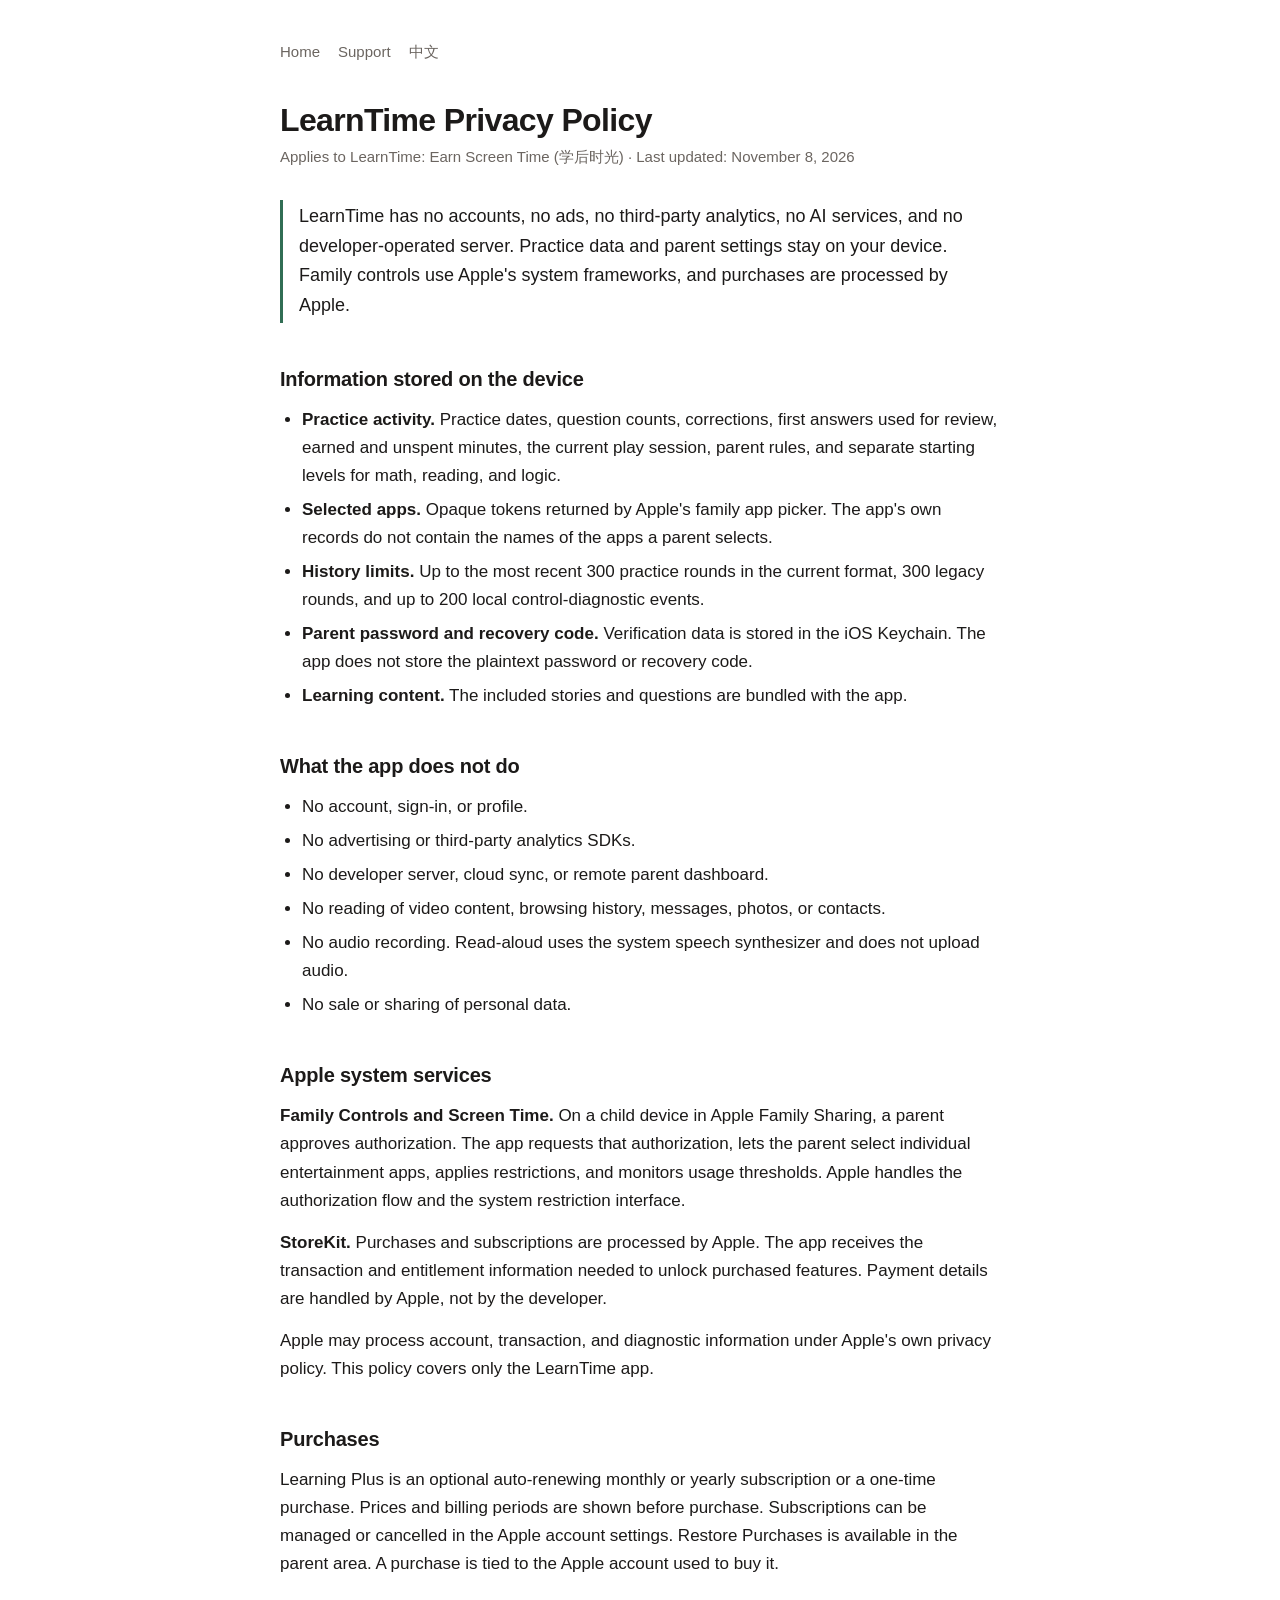
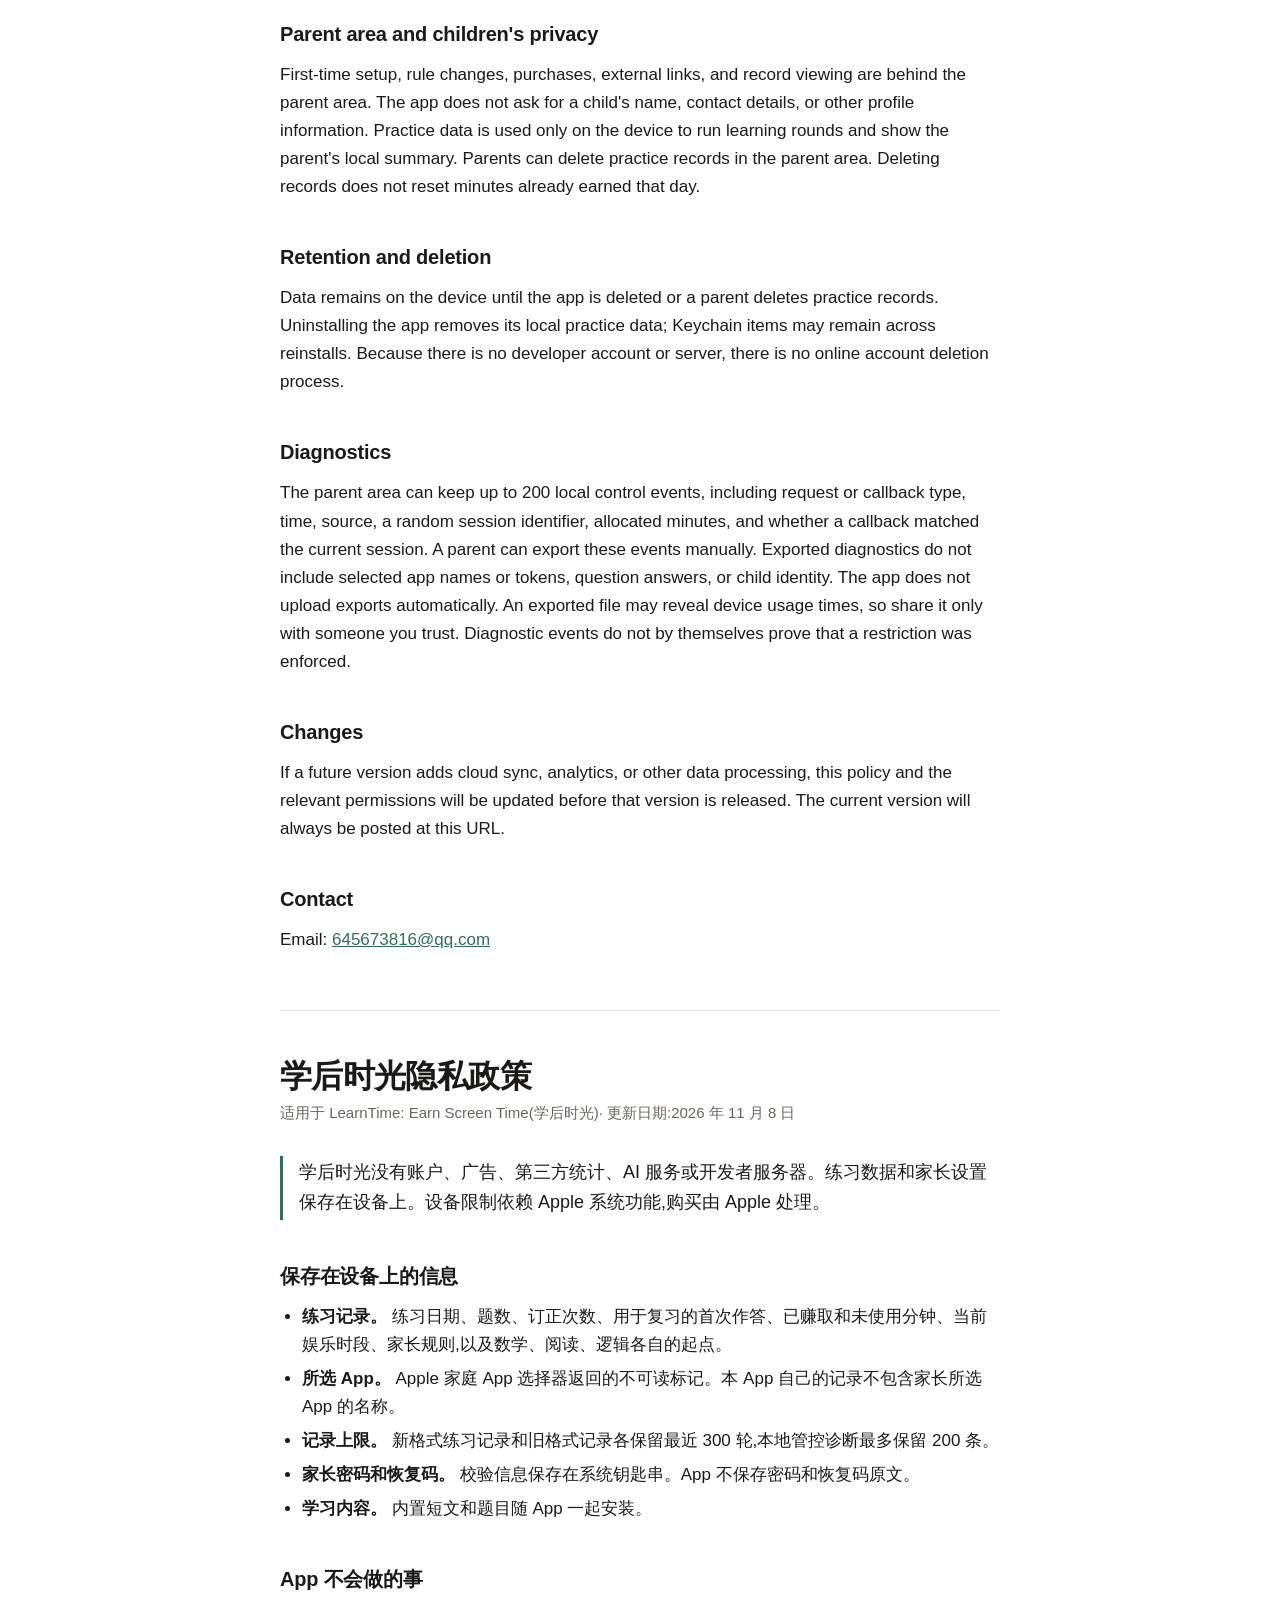
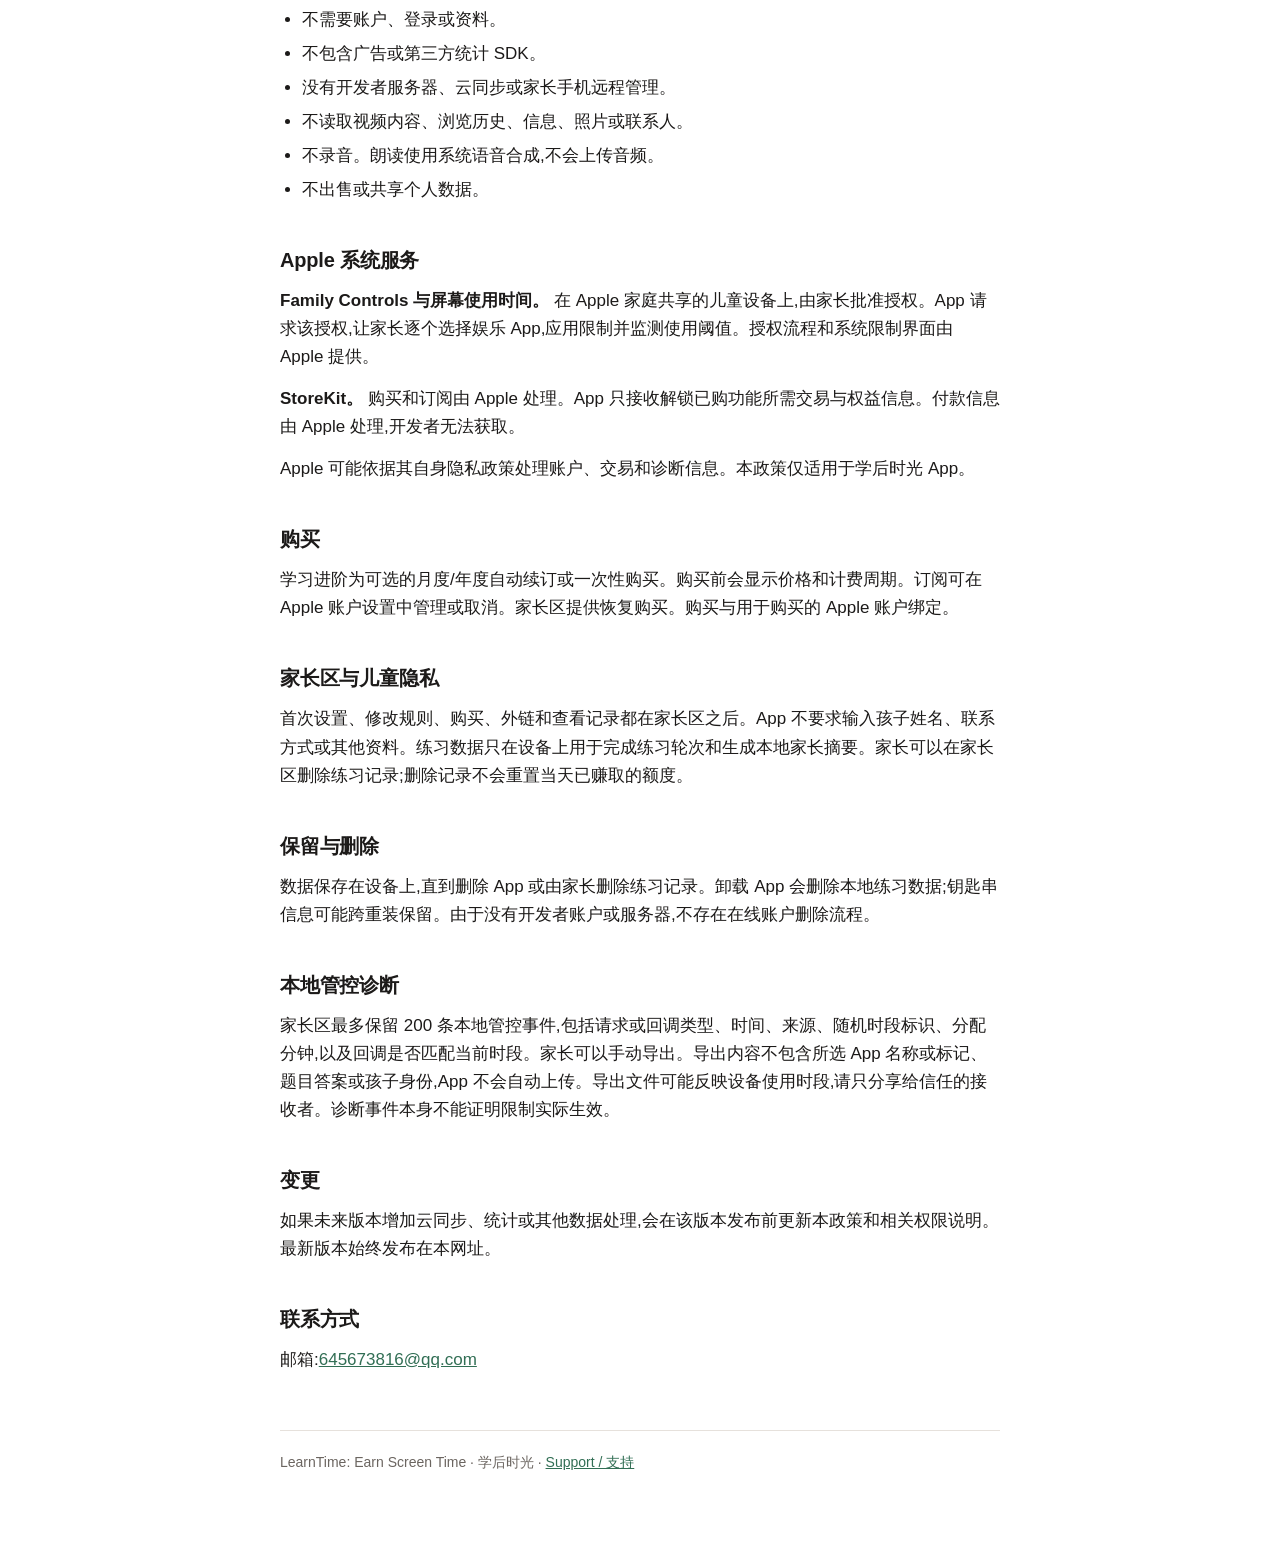
==== privacy.html @ 805083e3 "Add LearnTime privacy policy and support site Bilingual (English/Chinese) privacy policy, support pa" ====
<!DOCTYPE html>
<html lang="en">
<head>
<meta charset="utf-8">
<meta name="viewport" content="width=device-width, initial-scale=1">
<title>LearnTime: Earn Screen Time — Privacy Policy</title>
<link rel="stylesheet" href="style.css">
</head>
<body>
<main>
<nav>
  <a href="index.html">Home</a>
  <a href="support.html">Support</a>
  <a href="#chinese">中文</a>
</nav>

<h1>LearnTime Privacy Policy</h1>
<p class="sub">Applies to LearnTime: Earn Screen Time (学后时光) · Last updated: November 8, 2026</p>

<p class="lede">LearnTime has no accounts, no ads, no third-party analytics, no AI services, and no developer-operated server. Practice data and parent settings stay on your device. Family controls use Apple's system frameworks, and purchases are processed by Apple.</p>

<h2>Information stored on the device</h2>
<ul>
  <li><strong>Practice activity.</strong> Practice dates, question counts, corrections, first answers used for review, earned and unspent minutes, the current play session, parent rules, and separate starting levels for math, reading, and logic.</li>
  <li><strong>Selected apps.</strong> Opaque tokens returned by Apple's family app picker. The app's own records do not contain the names of the apps a parent selects.</li>
  <li><strong>History limits.</strong> Up to the most recent 300 practice rounds in the current format, 300 legacy rounds, and up to 200 local control-diagnostic events.</li>
  <li><strong>Parent password and recovery code.</strong> Verification data is stored in the iOS Keychain. The app does not store the plaintext password or recovery code.</li>
  <li><strong>Learning content.</strong> The included stories and questions are bundled with the app.</li>
</ul>

<h2>What the app does not do</h2>
<ul>
  <li>No account, sign-in, or profile.</li>
  <li>No advertising or third-party analytics SDKs.</li>
  <li>No developer server, cloud sync, or remote parent dashboard.</li>
  <li>No reading of video content, browsing history, messages, photos, or contacts.</li>
  <li>No audio recording. Read-aloud uses the system speech synthesizer and does not upload audio.</li>
  <li>No sale or sharing of personal data.</li>
</ul>

<h2>Apple system services</h2>
<p><strong>Family Controls and Screen Time.</strong> On a child device in Apple Family Sharing, a parent approves authorization. The app requests that authorization, lets the parent select individual entertainment apps, applies restrictions, and monitors usage thresholds. Apple handles the authorization flow and the system restriction interface.</p>
<p><strong>StoreKit.</strong> Purchases and subscriptions are processed by Apple. The app receives the transaction and entitlement information needed to unlock purchased features. Payment details are handled by Apple, not by the developer.</p>
<p>Apple may process account, transaction, and diagnostic information under Apple's own privacy policy. This policy covers only the LearnTime app.</p>

<h2>Purchases</h2>
<p>Learning Plus is an optional auto-renewing monthly or yearly subscription or a one-time purchase. Prices and billing periods are shown before purchase. Subscriptions can be managed or cancelled in the Apple account settings. Restore Purchases is available in the parent area. A purchase is tied to the Apple account used to buy it.</p>

<h2>Parent area and children's privacy</h2>
<p>First-time setup, rule changes, purchases, external links, and record viewing are behind the parent area. The app does not ask for a child's name, contact details, or other profile information. Practice data is used only on the device to run learning rounds and show the parent's local summary. Parents can delete practice records in the parent area. Deleting records does not reset minutes already earned that day.</p>

<h2>Retention and deletion</h2>
<p>Data remains on the device until the app is deleted or a parent deletes practice records. Uninstalling the app removes its local practice data; Keychain items may remain across reinstalls. Because there is no developer account or server, there is no online account deletion process.</p>

<h2>Diagnostics</h2>
<p>The parent area can keep up to 200 local control events, including request or callback type, time, source, a random session identifier, allocated minutes, and whether a callback matched the current session. A parent can export these events manually. Exported diagnostics do not include selected app names or tokens, question answers, or child identity. The app does not upload exports automatically. An exported file may reveal device usage times, so share it only with someone you trust. Diagnostic events do not by themselves prove that a restriction was enforced.</p>

<h2>Changes</h2>
<p>If a future version adds cloud sync, analytics, or other data processing, this policy and the relevant permissions will be updated before that version is released. The current version will always be posted at this URL.</p>

<h2>Contact</h2>
<p>Email: <a href="mailto:645673816@qq.com">645673816@qq.com</a></p>

<div class="lang" id="chinese"></div>
<h1>学后时光隐私政策</h1>
<p class="sub">适用于 LearnTime: Earn Screen Time(学后时光)· 更新日期:2026 年 11 月 8 日</p>

<p class="lede">学后时光没有账户、广告、第三方统计、AI 服务或开发者服务器。练习数据和家长设置保存在设备上。设备限制依赖 Apple 系统功能,购买由 Apple 处理。</p>

<h2>保存在设备上的信息</h2>
<ul>
  <li><strong>练习记录。</strong> 练习日期、题数、订正次数、用于复习的首次作答、已赚取和未使用分钟、当前娱乐时段、家长规则,以及数学、阅读、逻辑各自的起点。</li>
  <li><strong>所选 App。</strong> Apple 家庭 App 选择器返回的不可读标记。本 App 自己的记录不包含家长所选 App 的名称。</li>
  <li><strong>记录上限。</strong> 新格式练习记录和旧格式记录各保留最近 300 轮,本地管控诊断最多保留 200 条。</li>
  <li><strong>家长密码和恢复码。</strong> 校验信息保存在系统钥匙串。App 不保存密码和恢复码原文。</li>
  <li><strong>学习内容。</strong> 内置短文和题目随 App 一起安装。</li>
</ul>

<h2>App 不会做的事</h2>
<ul>
  <li>不需要账户、登录或资料。</li>
  <li>不包含广告或第三方统计 SDK。</li>
  <li>没有开发者服务器、云同步或家长手机远程管理。</li>
  <li>不读取视频内容、浏览历史、信息、照片或联系人。</li>
  <li>不录音。朗读使用系统语音合成,不会上传音频。</li>
  <li>不出售或共享个人数据。</li>
</ul>

<h2>Apple 系统服务</h2>
<p><strong>Family Controls 与屏幕使用时间。</strong> 在 Apple 家庭共享的儿童设备上,由家长批准授权。App 请求该授权,让家长逐个选择娱乐 App,应用限制并监测使用阈值。授权流程和系统限制界面由 Apple 提供。</p>
<p><strong>StoreKit。</strong> 购买和订阅由 Apple 处理。App 只接收解锁已购功能所需交易与权益信息。付款信息由 Apple 处理,开发者无法获取。</p>
<p>Apple 可能依据其自身隐私政策处理账户、交易和诊断信息。本政策仅适用于学后时光 App。</p>

<h2>购买</h2>
<p>学习进阶为可选的月度/年度自动续订或一次性购买。购买前会显示价格和计费周期。订阅可在 Apple 账户设置中管理或取消。家长区提供恢复购买。购买与用于购买的 Apple 账户绑定。</p>

<h2>家长区与儿童隐私</h2>
<p>首次设置、修改规则、购买、外链和查看记录都在家长区之后。App 不要求输入孩子姓名、联系方式或其他资料。练习数据只在设备上用于完成练习轮次和生成本地家长摘要。家长可以在家长区删除练习记录;删除记录不会重置当天已赚取的额度。</p>

<h2>保留与删除</h2>
<p>数据保存在设备上,直到删除 App 或由家长删除练习记录。卸载 App 会删除本地练习数据;钥匙串信息可能跨重装保留。由于没有开发者账户或服务器,不存在在线账户删除流程。</p>

<h2>本地管控诊断</h2>
<p>家长区最多保留 200 条本地管控事件,包括请求或回调类型、时间、来源、随机时段标识、分配分钟,以及回调是否匹配当前时段。家长可以手动导出。导出内容不包含所选 App 名称或标记、题目答案或孩子身份,App 不会自动上传。导出文件可能反映设备使用时段,请只分享给信任的接收者。诊断事件本身不能证明限制实际生效。</p>

<h2>变更</h2>
<p>如果未来版本增加云同步、统计或其他数据处理,会在该版本发布前更新本政策和相关权限说明。最新版本始终发布在本网址。</p>

<h2>联系方式</h2>
<p>邮箱:<a href="mailto:645673816@qq.com">645673816@qq.com</a></p>

<footer>
  <p>LearnTime: Earn Screen Time · 学后时光 · <a href="support.html">Support / 支持</a></p>
</footer>
</main>
</body>
</html>
---- style.css ----
:root {
  --bg: #ffffff;
  --fg: #1c1a19;
  --muted: #6b6560;
  --rule: #e6e1dc;
  --accent: #316e54;
  --card: #f7f5f0;
}
@media (prefers-color-scheme: dark) {
  :root {
    --bg: #141312;
    --fg: #ece8e4;
    --muted: #9a938c;
    --rule: #2c2926;
    --accent: #7fc2a0;
    --card: #1d1b19;
  }
}
* { box-sizing: border-box; }
html { scroll-behavior: smooth; }
body {
  margin: 0;
  padding: 40px 20px 80px;
  background: var(--bg);
  color: var(--fg);
  font: 17px/1.65 -apple-system, BlinkMacSystemFont, "Segoe UI", Roboto, Helvetica, Arial, sans-serif;
  -webkit-font-smoothing: antialiased;
}
main { max-width: 720px; margin: 0 auto; }
nav { display: flex; gap: 18px; flex-wrap: wrap; margin-bottom: 36px; font-size: 15px; }
nav a { color: var(--muted); text-decoration: none; }
nav a:hover { color: var(--accent); }
h1 { font-size: 32px; line-height: 1.2; margin: 0 0 6px; letter-spacing: -0.02em; }
h2 { font-size: 20px; margin: 40px 0 10px; letter-spacing: -0.01em; }
h3 { font-size: 17px; margin: 26px 0 6px; }
p { margin: 0 0 14px; }
ul { margin: 0 0 14px; padding-left: 22px; }
li { margin-bottom: 6px; }
a { color: var(--accent); }
.sub { color: var(--muted); font-size: 15px; margin: 0 0 30px; }
.lede {
  border-left: 3px solid var(--accent);
  padding: 2px 0 2px 16px;
  margin: 0 0 32px;
  font-size: 18px;
}
.card {
  background: var(--card);
  border: 1px solid var(--rule);
  border-radius: 16px;
  padding: 20px 22px;
  margin: 0 0 18px;
}
.card h2 { margin-top: 0; }
.lang { margin: 56px 0 24px; padding-top: 22px; border-top: 1px solid var(--rule); }
footer {
  margin-top: 56px; padding-top: 20px;
  border-top: 1px solid var(--rule);
  color: var(--muted); font-size: 14px;
}
hr { border: 0; border-top: 1px solid var(--rule); margin: 34px 0; }
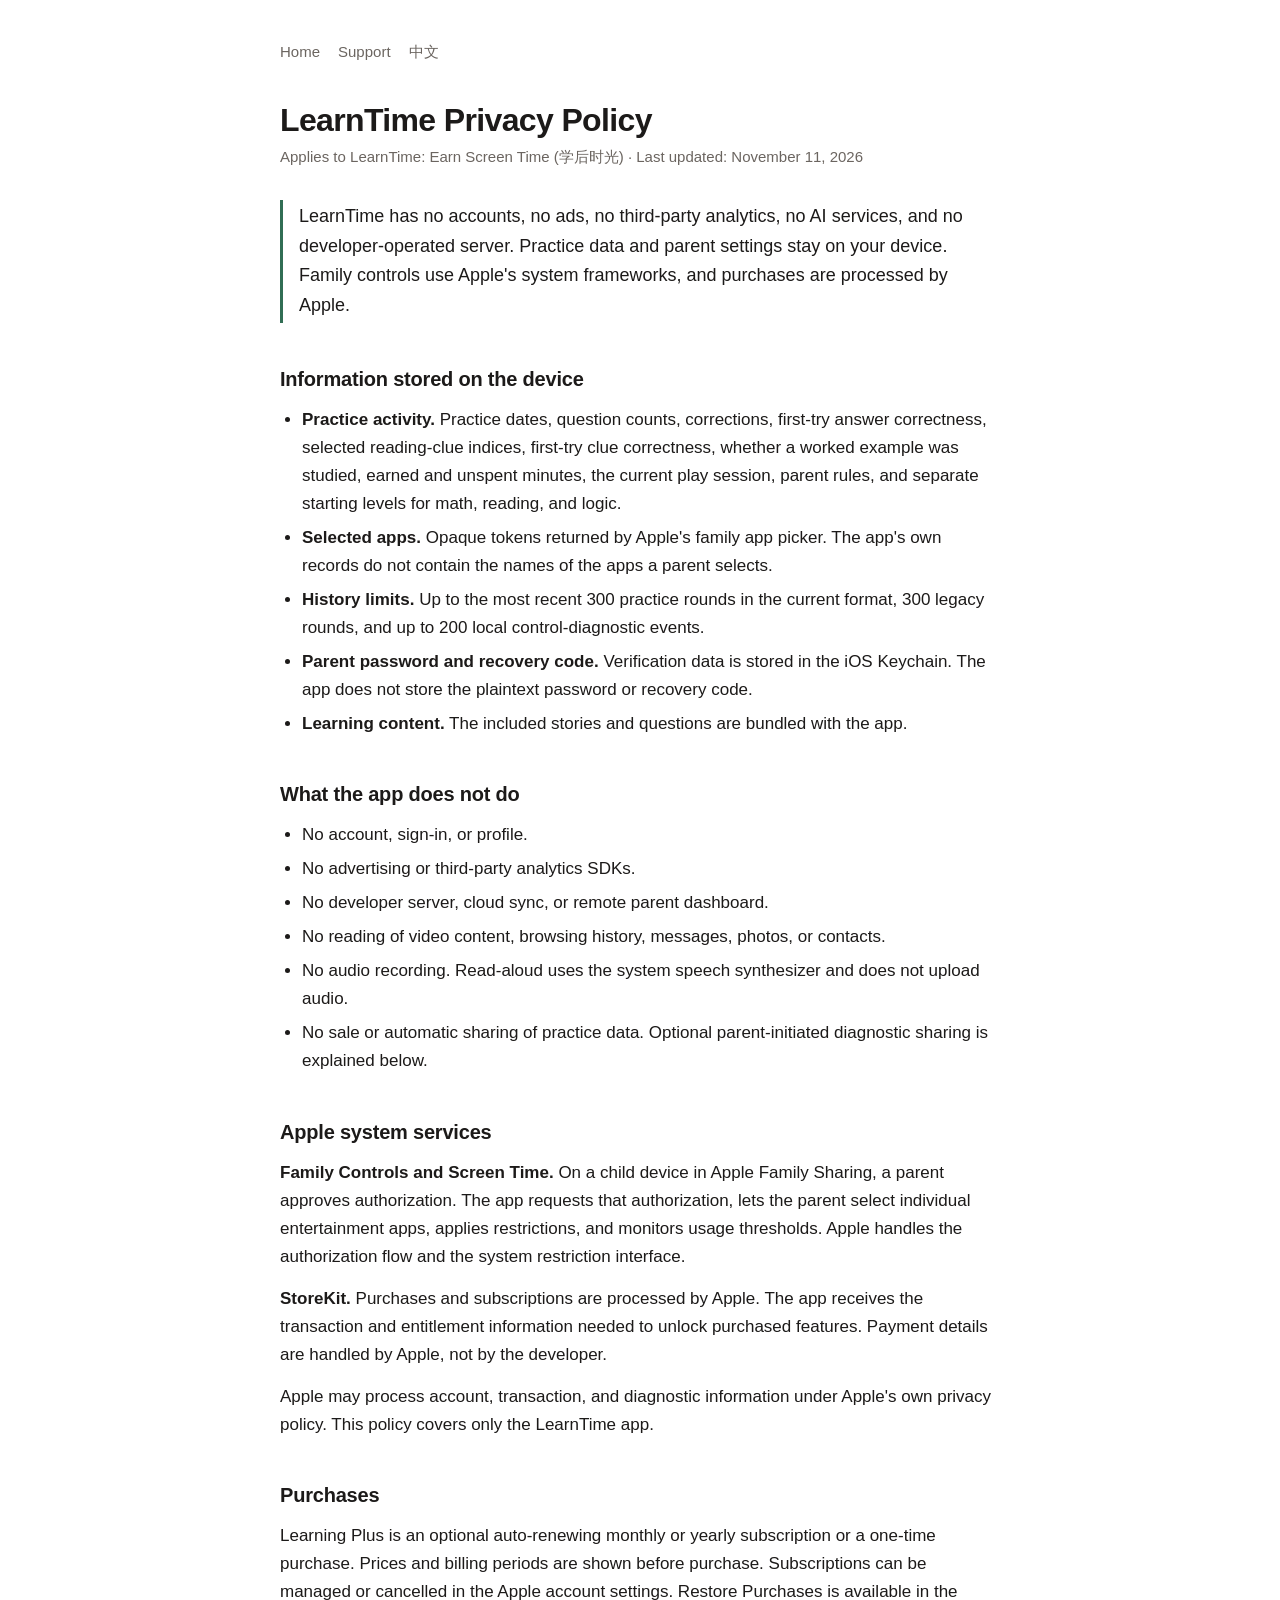
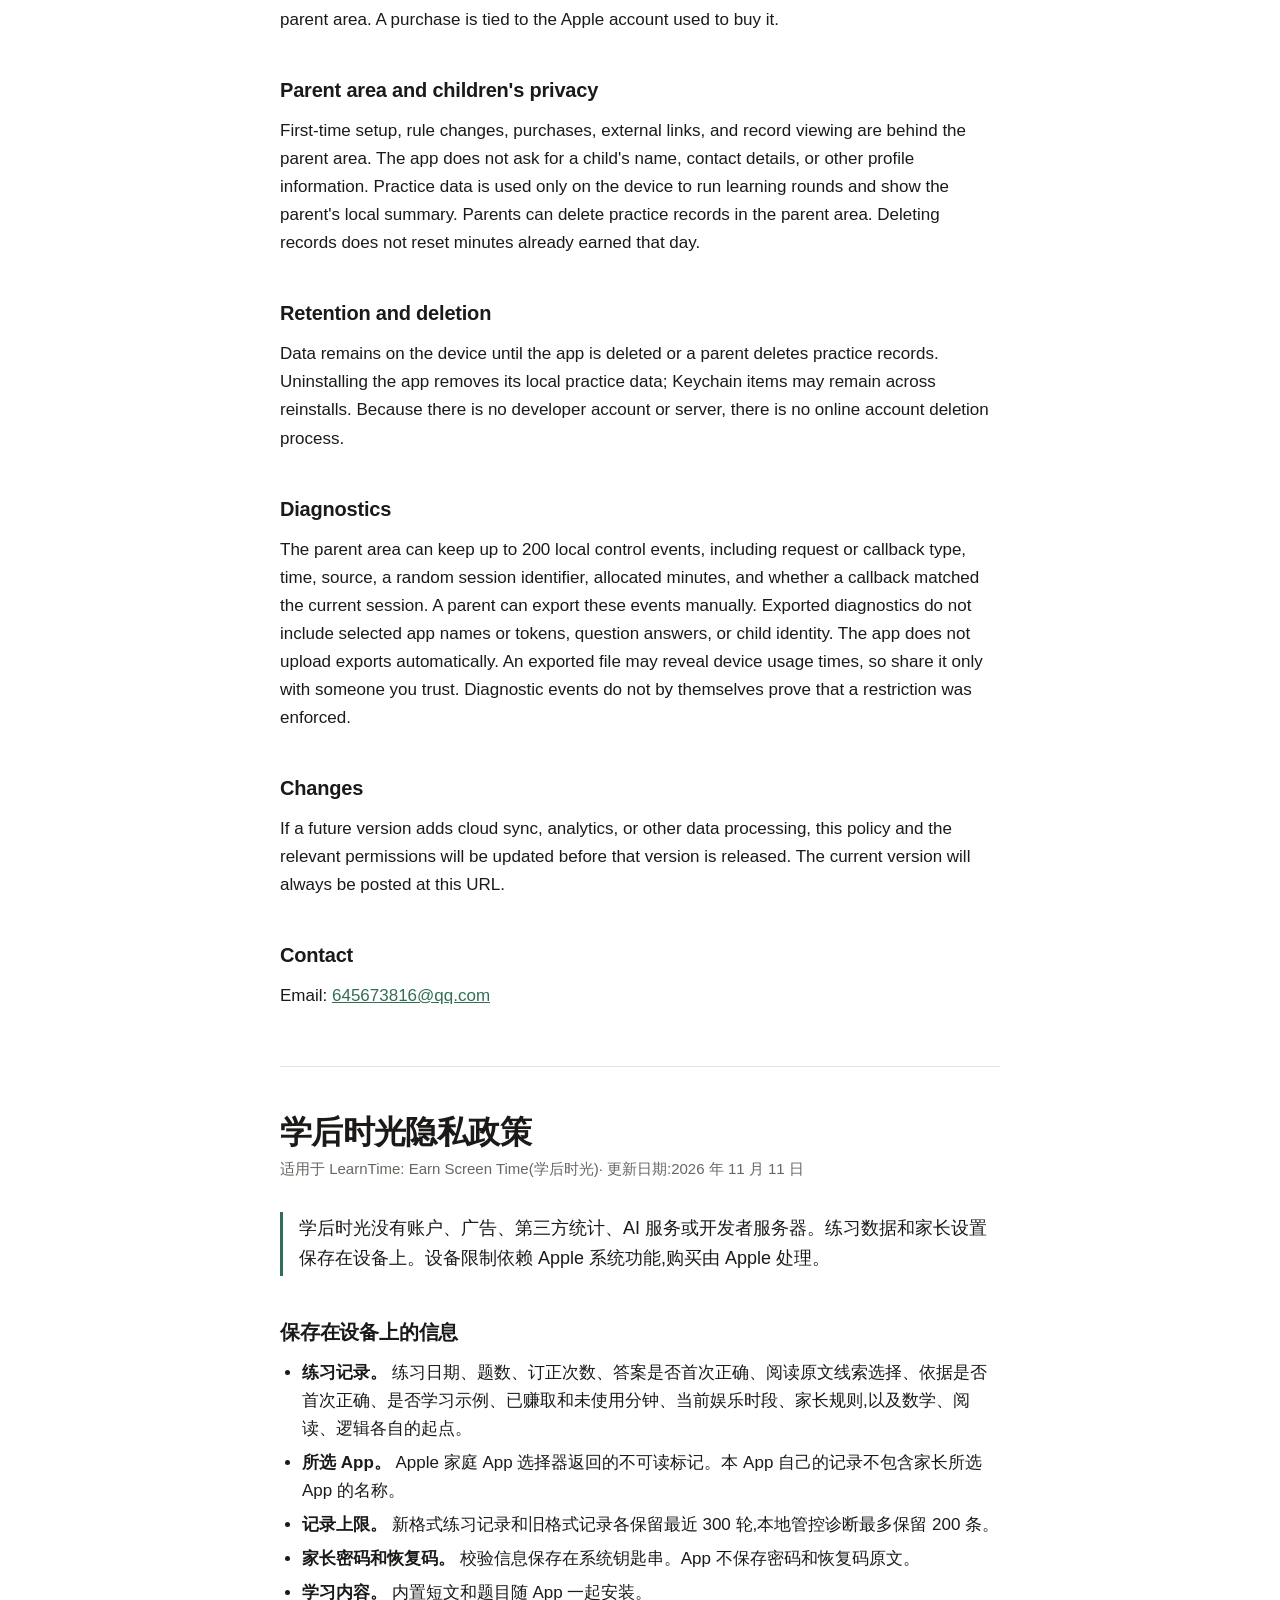
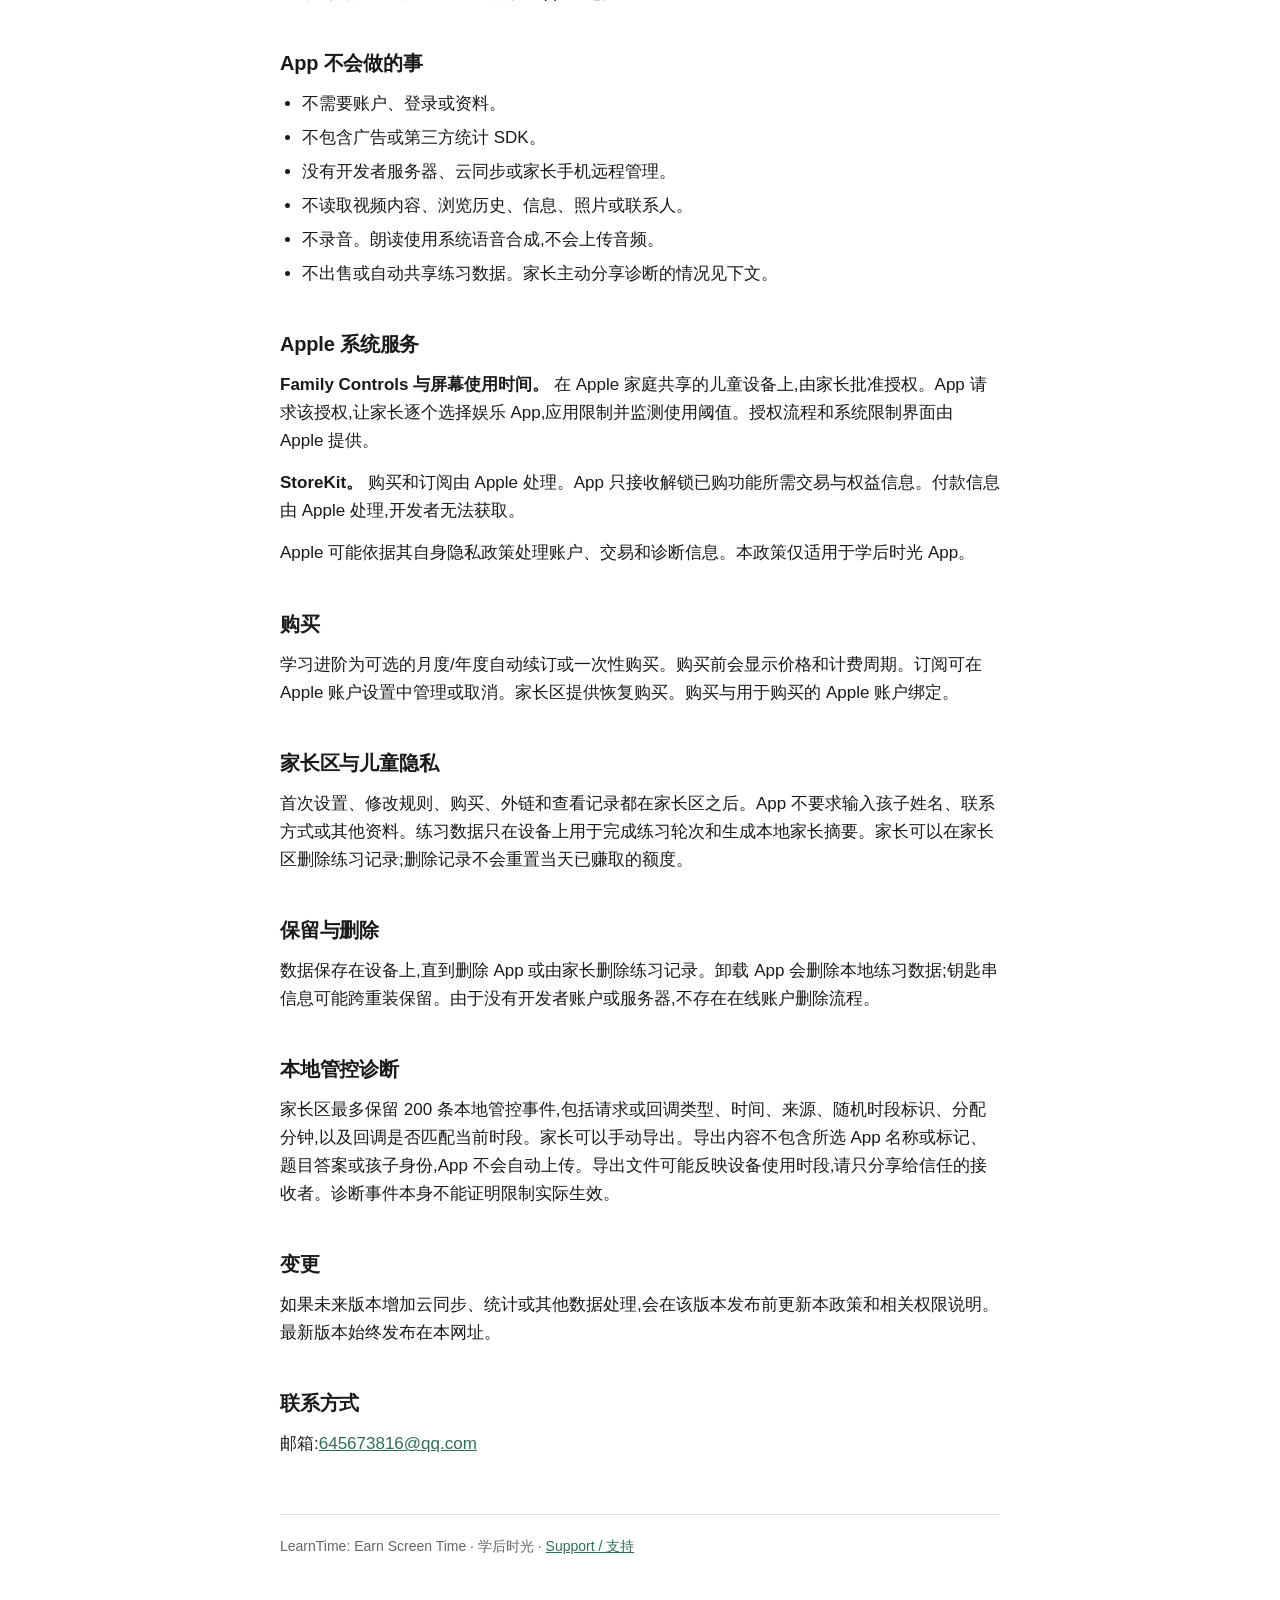
==== commit 678387de: "Explain reading clue records in LearnTime 0.4" ====
--- a/privacy.html
+++ b/privacy.html
@@ -15,13 +15,13 @@
 </nav>
 
 <h1>LearnTime Privacy Policy</h1>
-<p class="sub">Applies to LearnTime: Earn Screen Time (学后时光) · Last updated: November 8, 2026</p>
+<p class="sub">Applies to LearnTime: Earn Screen Time (学后时光) · Last updated: November 11, 2026</p>
 
 <p class="lede">LearnTime has no accounts, no ads, no third-party analytics, no AI services, and no developer-operated server. Practice data and parent settings stay on your device. Family controls use Apple's system frameworks, and purchases are processed by Apple.</p>
 
 <h2>Information stored on the device</h2>
 <ul>
-  <li><strong>Practice activity.</strong> Practice dates, question counts, corrections, first answers used for review, earned and unspent minutes, the current play session, parent rules, and separate starting levels for math, reading, and logic.</li>
+  <li><strong>Practice activity.</strong> Practice dates, question counts, corrections, first-try answer correctness, selected reading-clue indices, first-try clue correctness, whether a worked example was studied, earned and unspent minutes, the current play session, parent rules, and separate starting levels for math, reading, and logic.</li>
   <li><strong>Selected apps.</strong> Opaque tokens returned by Apple's family app picker. The app's own records do not contain the names of the apps a parent selects.</li>
   <li><strong>History limits.</strong> Up to the most recent 300 practice rounds in the current format, 300 legacy rounds, and up to 200 local control-diagnostic events.</li>
   <li><strong>Parent password and recovery code.</strong> Verification data is stored in the iOS Keychain. The app does not store the plaintext password or recovery code.</li>
@@ -35,7 +35,7 @@
   <li>No developer server, cloud sync, or remote parent dashboard.</li>
   <li>No reading of video content, browsing history, messages, photos, or contacts.</li>
   <li>No audio recording. Read-aloud uses the system speech synthesizer and does not upload audio.</li>
-  <li>No sale or sharing of personal data.</li>
+  <li>No sale or automatic sharing of practice data. Optional parent-initiated diagnostic sharing is explained below.</li>
 </ul>
 
 <h2>Apple system services</h2>
@@ -63,13 +63,13 @@
 
 <div class="lang" id="chinese"></div>
 <h1>学后时光隐私政策</h1>
-<p class="sub">适用于 LearnTime: Earn Screen Time(学后时光)· 更新日期:2026 年 11 月 8 日</p>
+<p class="sub">适用于 LearnTime: Earn Screen Time(学后时光)· 更新日期:2026 年 11 月 11 日</p>
 
 <p class="lede">学后时光没有账户、广告、第三方统计、AI 服务或开发者服务器。练习数据和家长设置保存在设备上。设备限制依赖 Apple 系统功能,购买由 Apple 处理。</p>
 
 <h2>保存在设备上的信息</h2>
 <ul>
-  <li><strong>练习记录。</strong> 练习日期、题数、订正次数、用于复习的首次作答、已赚取和未使用分钟、当前娱乐时段、家长规则,以及数学、阅读、逻辑各自的起点。</li>
+  <li><strong>练习记录。</strong> 练习日期、题数、订正次数、答案是否首次正确、阅读原文线索选择、依据是否首次正确、是否学习示例、已赚取和未使用分钟、当前娱乐时段、家长规则,以及数学、阅读、逻辑各自的起点。</li>
   <li><strong>所选 App。</strong> Apple 家庭 App 选择器返回的不可读标记。本 App 自己的记录不包含家长所选 App 的名称。</li>
   <li><strong>记录上限。</strong> 新格式练习记录和旧格式记录各保留最近 300 轮,本地管控诊断最多保留 200 条。</li>
   <li><strong>家长密码和恢复码。</strong> 校验信息保存在系统钥匙串。App 不保存密码和恢复码原文。</li>
@@ -83,7 +83,7 @@
   <li>没有开发者服务器、云同步或家长手机远程管理。</li>
   <li>不读取视频内容、浏览历史、信息、照片或联系人。</li>
   <li>不录音。朗读使用系统语音合成,不会上传音频。</li>
-  <li>不出售或共享个人数据。</li>
+  <li>不出售或自动共享练习数据。家长主动分享诊断的情况见下文。</li>
 </ul>
 
 <h2>Apple 系统服务</h2>
